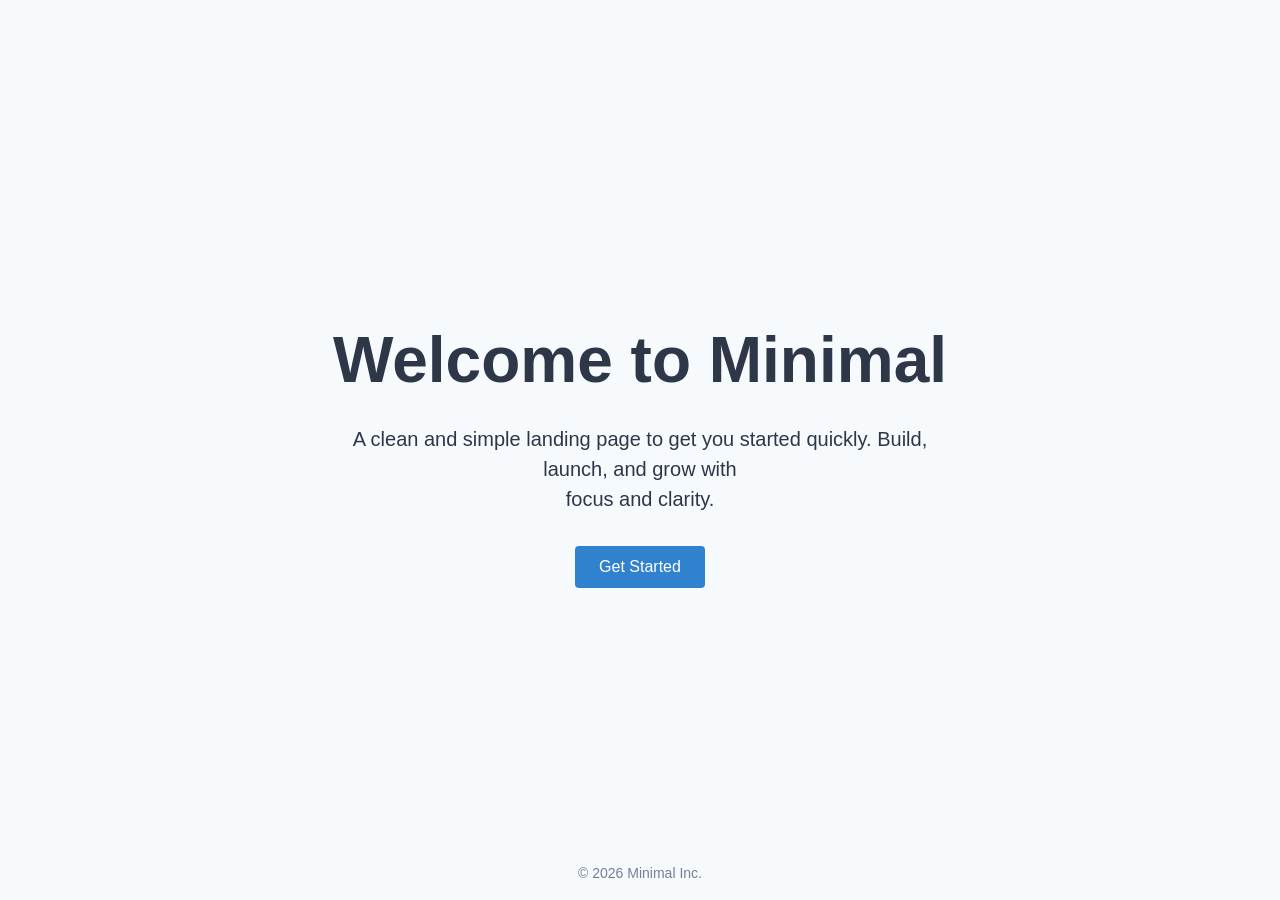
==== test.html @ 383e2911 "Create minimalist landing page with responsive design and dynamic footer" ====
<!DOCTYPE html>
<html lang="en">
<head>
  <meta charset="UTF-8" />
  <meta name="viewport" content="width=device-width, initial-scale=1.0" />
  <title>Minimalist Landing Page</title>
  <style>
    :root {
      --primary: #2d3748;
      --accent: #3182ce;
      --light: #f7fafc;
    }

    * {
      box-sizing: border-box;
      margin: 0;
      padding: 0;
      font-family: -apple-system, BlinkMacSystemFont, "Segoe UI", Roboto, Helvetica, Arial, sans-serif;
    }

    body,
    html {
      height: 100%;
      background: var(--light);
      color: var(--primary);
      line-height: 1.5;
    }

    .hero {
      display: flex;
      flex-direction: column;
      justify-content: center;
      align-items: center;
      text-align: center;
      height: 100vh;
      padding: 0 1rem;
    }

    h1 {
      font-size: clamp(2.5rem, 5vw, 4rem);
      margin-bottom: 1rem;
      font-weight: 700;
    }

    p {
      font-size: clamp(1rem, 2.5vw, 1.25rem);
      max-width: 40rem;
      margin-bottom: 2rem;
    }

    .cta {
      background: var(--accent);
      color: #fff;
      border: none;
      padding: 0.75rem 1.5rem;
      border-radius: 4px;
      font-size: 1rem;
      cursor: pointer;
      transition: background 0.2s ease-in-out;
    }

    .cta:hover,
    .cta:focus {
      background: #2b6cb0;
      outline: none;
    }

    footer {
      position: fixed;
      bottom: 1rem;
      left: 0;
      right: 0;
      text-align: center;
      font-size: 0.875rem;
      color: #718096;
    }
  </style>
</head>
<body>
  <main class="hero">
    <h1>Welcome to Minimal</h1>
    <p>A clean and simple landing page to get you started quickly. Build, launch, and grow with<br />focus and clarity.</p>
    <button class="cta" onclick="alert('Thanks for clicking!')">Get Started</button>
  </main>
  <footer>&copy; <span id="year"></span> Minimal Inc.</footer>

  <script>
    // Update the footer year automatically
    document.getElementById('year').textContent = new Date().getFullYear();
  </script>
</body>
</html>
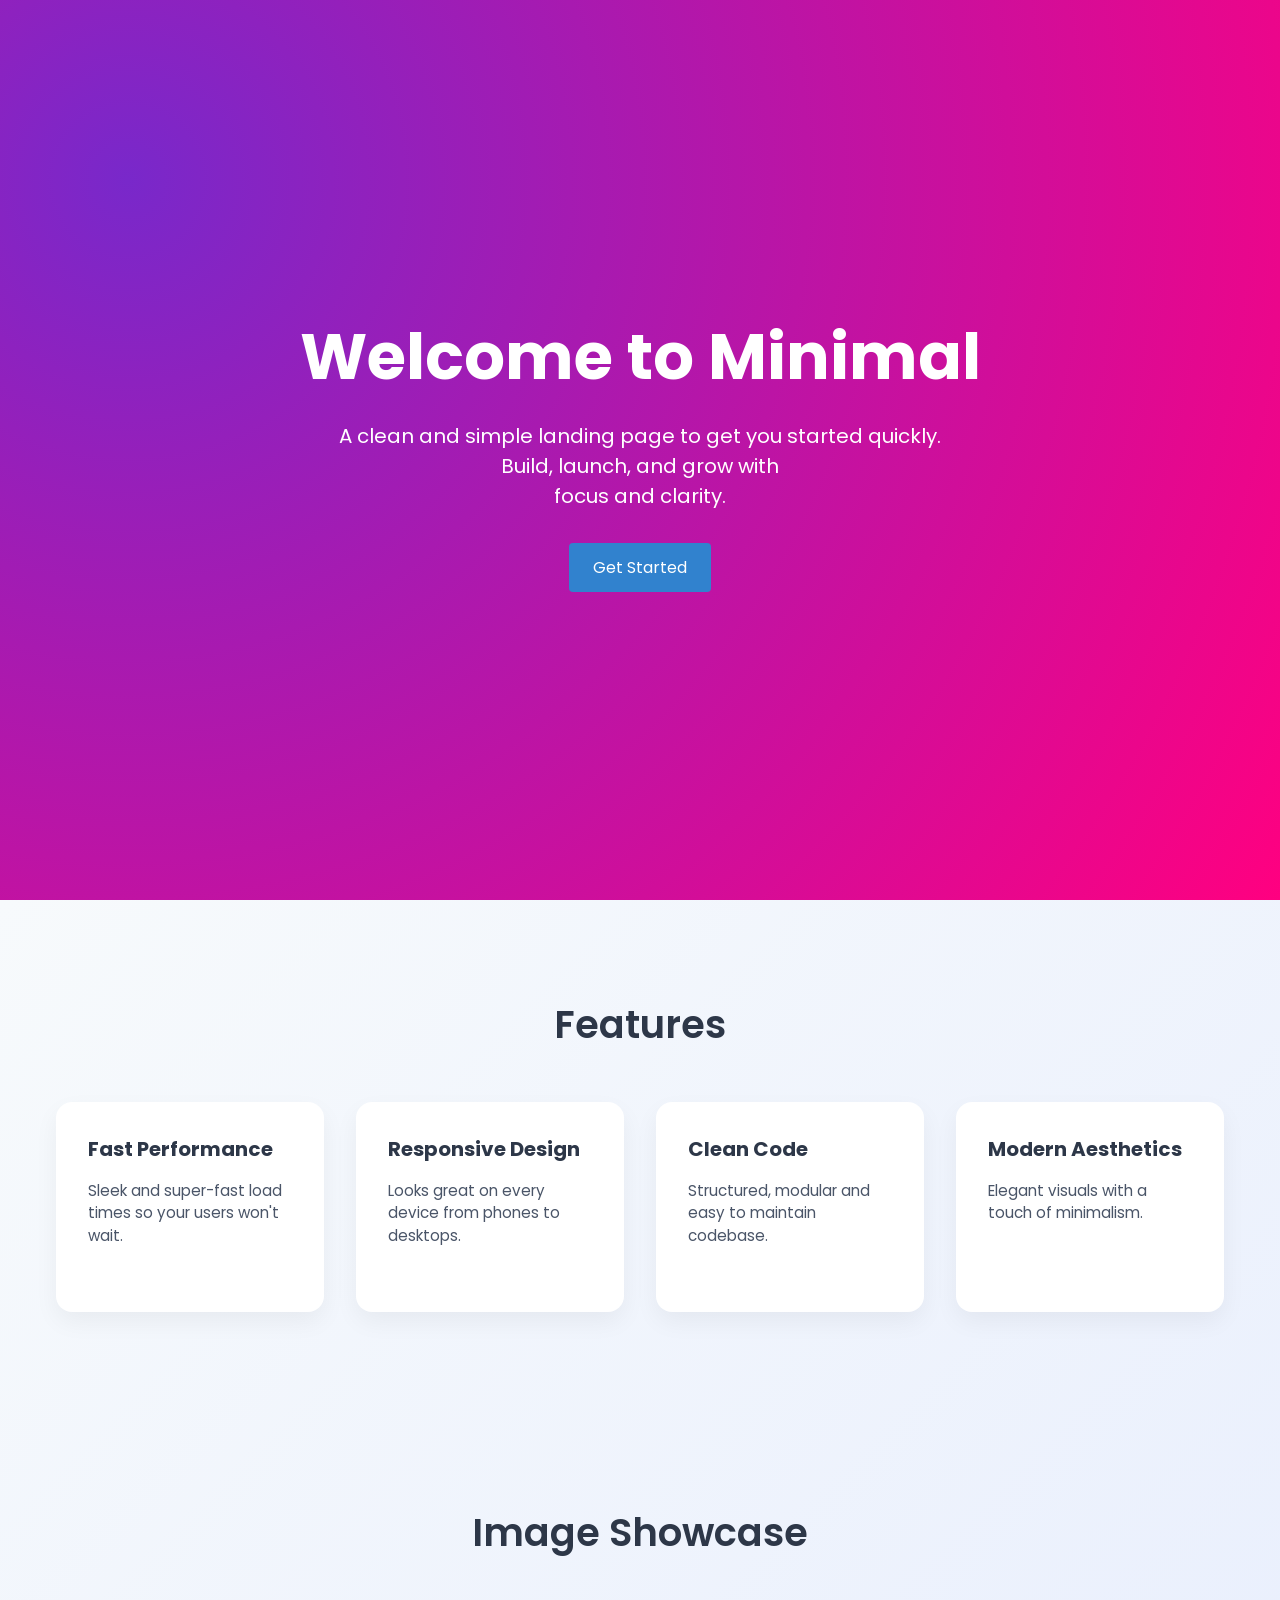
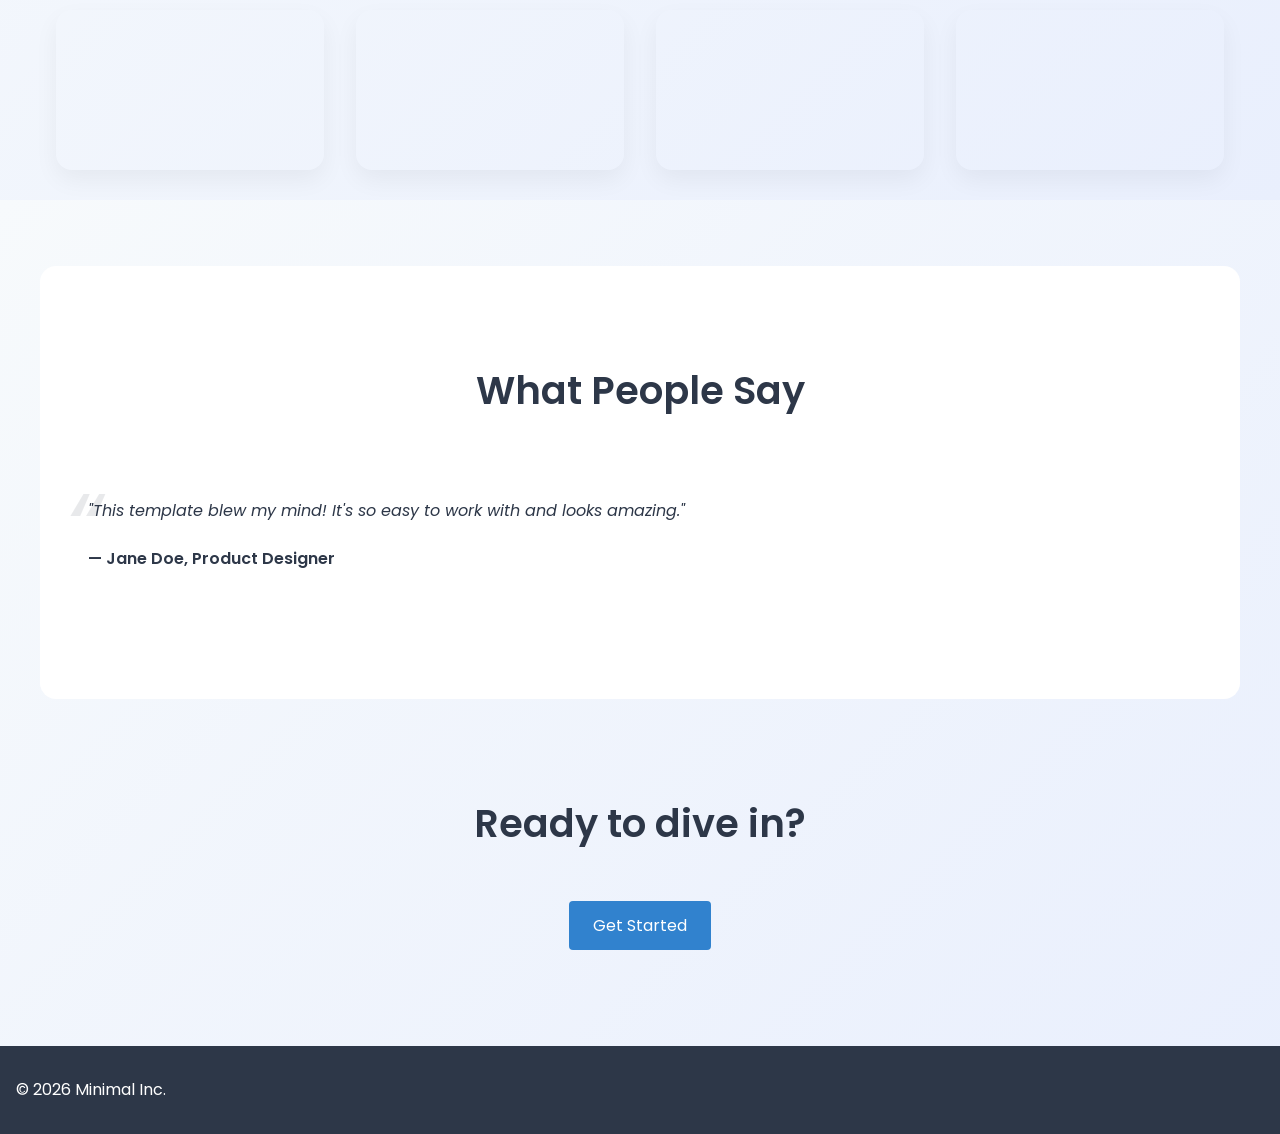
==== commit bcd58974: "Enhance landing page with gradient design, sections, and scroll reveal effect" ====
--- a/test.html
+++ b/test.html
@@ -3,30 +3,35 @@
 <head>
   <meta charset="UTF-8" />
   <meta name="viewport" content="width=device-width, initial-scale=1.0" />
+  <link href="https://fonts.googleapis.com/css2?family=Poppins:wght@400;600;700&display=swap" rel="stylesheet" />
   <title>Minimalist Landing Page</title>
   <style>
     :root {
       --primary: #2d3748;
       --accent: #3182ce;
       --light: #f7fafc;
+      --secondary: #4a5568;
+      --gradient-start: #7928CA;
+      --gradient-end: #FF0080;
     }
 
     * {
       box-sizing: border-box;
       margin: 0;
       padding: 0;
-      font-family: -apple-system, BlinkMacSystemFont, "Segoe UI", Roboto, Helvetica, Arial, sans-serif;
+      font-family: "Poppins", -apple-system, BlinkMacSystemFont, "Segoe UI", Roboto, Helvetica, Arial, sans-serif;
     }
 
     body,
     html {
       height: 100%;
-      background: var(--light);
+      background: linear-gradient(135deg, var(--light) 0%, #e9effd 100%);
       color: var(--primary);
       line-height: 1.5;
     }
 
     .hero {
+      position: relative;
       display: flex;
       flex-direction: column;
       justify-content: center;
@@ -34,6 +39,35 @@
       text-align: center;
       height: 100vh;
       padding: 0 1rem;
+      background: radial-gradient(circle at 10% 20%, var(--gradient-start) 0%, var(--gradient-end) 100%);
+      color: #fff;
+      overflow: hidden;
+    }
+
+    .hero::before,
+    .hero::after {
+      content: "";
+      position: absolute;
+      border-radius: 50%;
+      filter: blur(120px);
+      opacity: 0.6;
+      z-index: -1;
+    }
+
+    .hero::before {
+      width: 400px;
+      height: 400px;
+      background: var(--gradient-start);
+      top: -100px;
+      left: -100px;
+    }
+
+    .hero::after {
+      width: 500px;
+      height: 500px;
+      background: var(--gradient-end);
+      bottom: -150px;
+      right: -150px;
     }
 
     h1 {
@@ -66,13 +100,92 @@
     }
 
     footer {
-      position: fixed;
-      bottom: 1rem;
-      left: 0;
-      right: 0;
+      position: static;
+      padding: 2rem 1rem;
+      background: var(--primary);
+      color: #fff;
+    }
+
+    section {
+      padding: 6rem 1rem;
+      max-width: 1200px;
+      margin: 0 auto;
+    }
+
+    .section-title {
+      font-size: clamp(1.75rem, 3vw, 2.5rem);
+      font-weight: 600;
       text-align: center;
-      font-size: 0.875rem;
-      color: #718096;
+      margin-bottom: 3rem;
+    }
+
+    .features-grid {
+      display: grid;
+      grid-template-columns: repeat(auto-fit, minmax(260px, 1fr));
+      gap: 2rem;
+    }
+
+    .card {
+      background: #fff;
+      padding: 2rem;
+      border-radius: 1rem;
+      box-shadow: 0 10px 25px rgba(0, 0, 0, 0.05);
+      transition: transform 0.3s ease, box-shadow 0.3s ease;
+    }
+
+    .card:hover {
+      transform: translateY(-6px);
+      box-shadow: 0 15px 30px rgba(0, 0, 0, 0.08);
+    }
+
+    .card h3 {
+      margin-bottom: 1rem;
+      font-size: 1.25rem;
+    }
+
+    .card p {
+      font-size: 0.95rem;
+      color: var(--secondary);
+    }
+
+    .testimonials {
+      background: #fff;
+      border-radius: 1rem;
+    }
+
+    blockquote {
+      margin: 0;
+      padding: 2rem;
+      font-style: italic;
+      position: relative;
+    }
+
+    blockquote::before {
+      content: "\201C";
+      position: absolute;
+      top: -10px;
+      left: 10px;
+      font-size: 6rem;
+      opacity: 0.1;
+    }
+
+    blockquote cite {
+      display: block;
+      margin-top: 1.5rem;
+      font-style: normal;
+      font-weight: 600;
+      color: var(--primary);
+    }
+
+    .reveal {
+      opacity: 0;
+      transform: translateY(30px);
+    }
+
+    .reveal.visible {
+      opacity: 1;
+      transform: translateY(0);
+      transition: all 0.6s ease;
     }
   </style>
 </head>
@@ -80,13 +193,77 @@
   <main class="hero">
     <h1>Welcome to Minimal</h1>
     <p>A clean and simple landing page to get you started quickly. Build, launch, and grow with<br />focus and clarity.</p>
-    <button class="cta" onclick="alert('Thanks for clicking!')">Get Started</button>
+    <button class="cta">Get Started</button>
   </main>
+
+  <!-- Features Section -->
+  <section id="features" class="reveal">
+    <h2 class="section-title">Features</h2>
+    <div class="features-grid">
+      <div class="card">
+        <h3>Fast Performance</h3>
+        <p>Sleek and super-fast load times so your users won't wait.</p>
+      </div>
+      <div class="card">
+        <h3>Responsive Design</h3>
+        <p>Looks great on every device from phones to desktops.</p>
+      </div>
+      <div class="card">
+        <h3>Clean Code</h3>
+        <p>Structured, modular and easy to maintain codebase.</p>
+      </div>
+      <div class="card">
+        <h3>Modern Aesthetics</h3>
+        <p>Elegant visuals with a touch of minimalism.</p>
+      </div>
+    </div>
+  </section>
+
+  <!-- Image Showcase Section -->
+  <section id="showcase" class="reveal">
+    <h2 class="section-title">Image Showcase</h2>
+    <div class="features-grid">
+      <div class="card" style="height:160px; background:url('https://picsum.photos/300?random=1') center/cover"></div>
+      <div class="card" style="height:160px; background:url('https://picsum.photos/300?random=2') center/cover"></div>
+      <div class="card" style="height:160px; background:url('https://picsum.photos/300?random=3') center/cover"></div>
+      <div class="card" style="height:160px; background:url('https://picsum.photos/300?random=4') center/cover"></div>
+    </div>
+  </section>
+
+  <!-- Testimonials Section -->
+  <section id="testimonials" class="reveal testimonials">
+    <h2 class="section-title">What People Say</h2>
+    <blockquote>
+      "This template blew my mind! It's so easy to work with and looks amazing."
+      <cite>— Jane Doe, Product Designer</cite>
+    </blockquote>
+  </section>
+
+  <!-- Call-to-Action Section -->
+  <section id="cta" class="reveal" style="text-align:center;">
+    <h2 class="section-title">Ready to dive in?</h2>
+    <button class="cta">Get Started</button>
+  </section>
+
   <footer>&copy; <span id="year"></span> Minimal Inc.</footer>
 
   <script>
     // Update the footer year automatically
     document.getElementById('year').textContent = new Date().getFullYear();
+
+    // Lightweight scroll-reveal effect
+    const observer = new IntersectionObserver(
+      (entries) => {
+        entries.forEach((entry) => {
+          if (entry.isIntersecting) {
+            entry.target.classList.add('visible');
+          }
+        });
+      },
+      { threshold: 0.1 }
+    );
+
+    document.querySelectorAll('.reveal').forEach((el) => observer.observe(el));
   </script>
 </body>
 </html>
